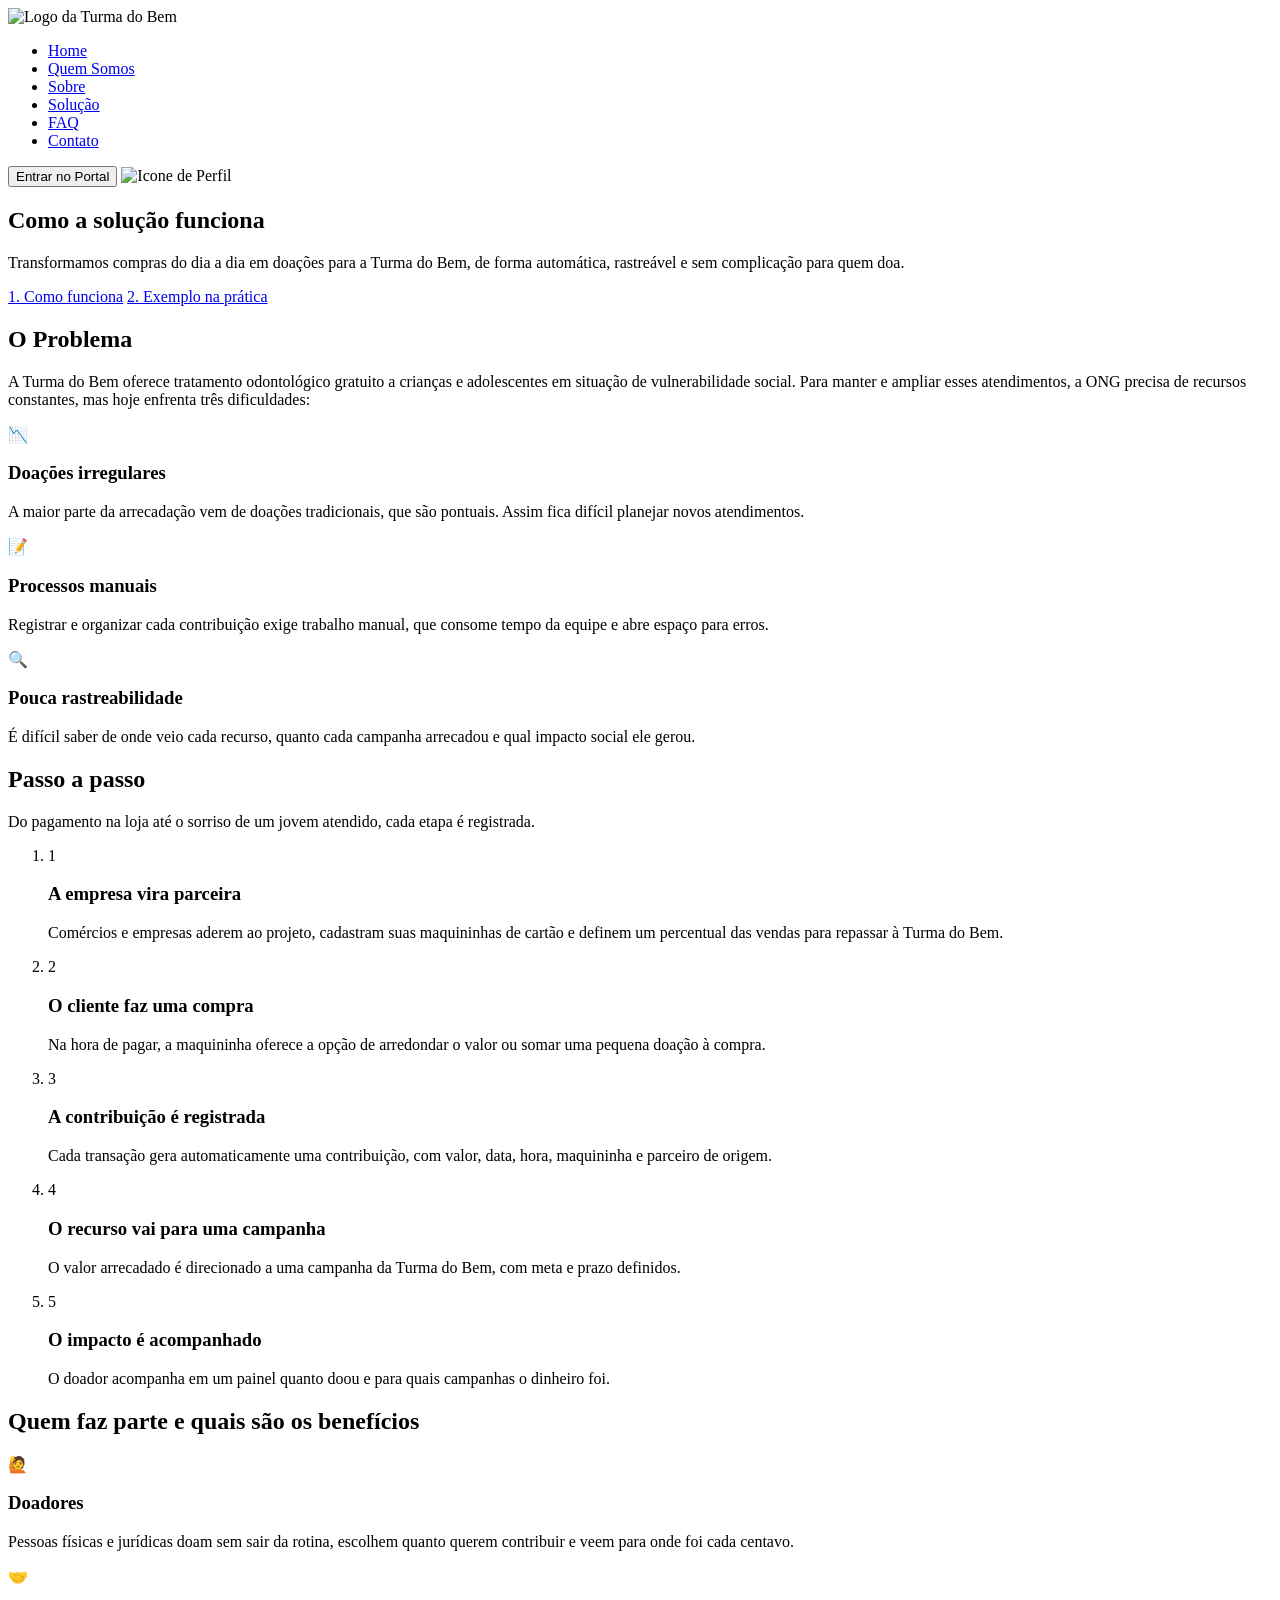
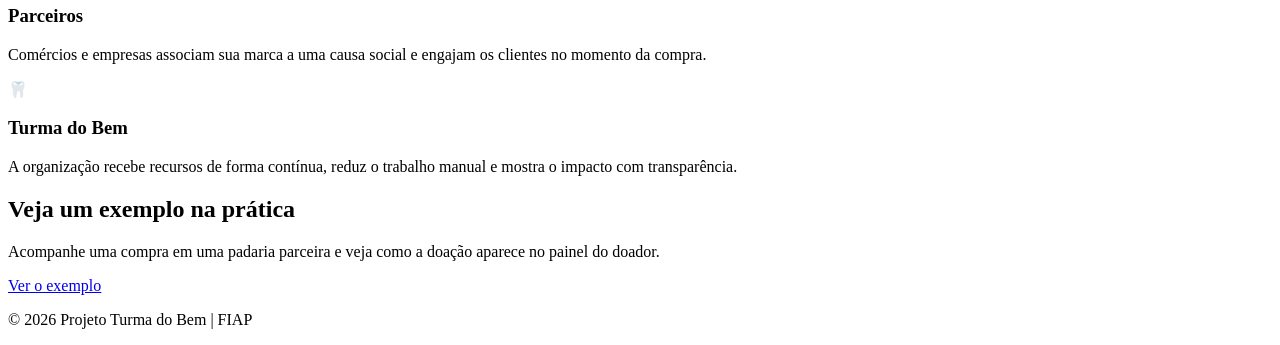
==== comoFunciona.html @ c2188bb8 "pagina de html e a pagina de css que não subiram junto com simulacao.html" ====
<!doctype html>
<html lang="pt-BR">
  <head>
    <meta charset="UTF-8" />
    <meta name="viewport" content="width=device-width, initial-scale=1.0" />
    <link rel="stylesheet" href="./css/style.css" />
    <link rel="stylesheet" href="./css/solucao.css" />
    <link rel="preconnect" href="https://fonts.googleapis.com" />
    <link rel="preconnect" href="https://fonts.gstatic.com" crossorigin />
    <link
      href="https://fonts.googleapis.com/css2?family=Nunito:wght@400;600;700;800&family=Caveat:wght@500&display=swap"
      rel="stylesheet"
    />
    <title>Como Funciona</title>
  </head>

  <body>
    <header>
      <img src="./Img/logo.png" alt="Logo da Turma do Bem" class="logo" />

      <nav class="menu-centro">
        <ul>
          <li><a href="./index.html">Home</a></li>
          <li><a href="./quemSomos.html">Quem Somos</a></li>
          <li><a href="./sobre.html">Sobre</a></li>
          <li><a href="./comoFunciona.html" class="ativo">Solução</a></li>
          <li><a href="./faq.html">FAQ</a></li>
          <li><a href="./contato.html">Contato</a></li>
        </ul>
      </nav>
      <div class="botoes-direita">
        <button>Entrar no Portal</button>
        <img src="./Img/iconePerfil.png" alt="Icone de Perfil" class="icon" />
      </div>
    </header>

    <main>
      <section class="solucao-topo">
        <h1>Como a solução funciona</h1>
        <p>
          Transformamos compras do dia a dia em doações para a Turma do Bem, de
          forma automática, rastreável e sem complicação para quem doa.
        </p>
      </section>

      <nav class="etapas-nav">
        <a href="./comoFunciona.html" class="ativo">1. Como funciona</a>
        <a href="./simulacao.html">2. Exemplo na prática</a>
      </nav>

      <section class="bloco">
        <h2 class="titulo-secao">O Problema</h2>
        <p class="intro">
          A Turma do Bem oferece tratamento odontológico gratuito a crianças e
          adolescentes em situação de vulnerabilidade social. Para manter e
          ampliar esses atendimentos, a ONG precisa de recursos constantes, mas
          hoje enfrenta três dificuldades:
        </p>

        <div class="grade-3">
          <div class="card-solucao">
            <span class="icone">📉</span>
            <h3>Doações irregulares</h3>
            <p>
              A maior parte da arrecadação vem de doações tradicionais, que são
              pontuais. Assim fica difícil planejar novos atendimentos.
            </p>
          </div>

          <div class="card-solucao">
            <span class="icone">📝</span>
            <h3>Processos manuais</h3>
            <p>
              Registrar e organizar cada contribuição exige trabalho manual, que
              consome tempo da equipe e abre espaço para erros.
            </p>
          </div>

          <div class="card-solucao">
            <span class="icone">🔍</span>
            <h3>Pouca rastreabilidade</h3>
            <p>
              É difícil saber de onde veio cada recurso, quanto cada campanha
              arrecadou e qual impacto social ele gerou.
            </p>
          </div>
        </div>
      </section>

      <section class="bloco bloco-branco">
        <h2 class="titulo-secao">Passo a passo</h2>
        <p class="intro">
          Do pagamento na loja até o sorriso de um jovem atendido, cada etapa é
          registrada.
        </p>

        <ol class="passos">
          <li class="passo">
            <span class="passo-numero">1</span>
            <h3>A empresa vira parceira</h3>
            <p>
              Comércios e empresas aderem ao projeto, cadastram suas maquininhas
              de cartão e definem um percentual das vendas para repassar à Turma
              do Bem.
            </p>
          </li>

          <li class="passo">
            <span class="passo-numero">2</span>
            <h3>O cliente faz uma compra</h3>
            <p>
              Na hora de pagar, a maquininha oferece a opção de arredondar o
              valor ou somar uma pequena doação à compra.
            </p>
          </li>

          <li class="passo">
            <span class="passo-numero">3</span>
            <h3>A contribuição é registrada</h3>
            <p>
              Cada transação gera automaticamente uma contribuição, com valor,
              data, hora, maquininha e parceiro de origem.
            </p>
          </li>

          <li class="passo">
            <span class="passo-numero">4</span>
            <h3>O recurso vai para uma campanha</h3>
            <p>
              O valor arrecadado é direcionado a uma campanha da Turma do Bem,
              com meta e prazo definidos.
            </p>
          </li>

          <li class="passo">
            <span class="passo-numero">5</span>
            <h3>O impacto é acompanhado</h3>
            <p>
              O doador acompanha em um painel quanto doou e para quais campanhas
              o dinheiro foi.
            </p>
          </li>
        </ol>
      </section>

      <section class="bloco">
        <h2 class="titulo-secao">Quem faz parte e quais são os benefícios</h2>

        <div class="grade-3">
          <div class="card-solucao">
            <span class="icone">🙋</span>
            <h3>Doadores</h3>
            <p>
              Pessoas físicas e jurídicas doam sem sair da rotina, escolhem
              quanto querem contribuir e veem para onde foi cada centavo.
            </p>
          </div>

          <div class="card-solucao">
            <span class="icone">🤝</span>
            <h3>Parceiros</h3>
            <p>
              Comércios e empresas associam sua marca a uma causa social e
              engajam os clientes no momento da compra.
            </p>
          </div>

          <div class="card-solucao">
            <span class="icone">🦷</span>
            <h3>Turma do Bem</h3>
            <p>
              A organização recebe recursos de forma contínua, reduz o trabalho
              manual e mostra o impacto com transparência.
            </p>
          </div>
        </div>
      </section>

      <section class="faixa-final">
        <h2>Veja um exemplo na prática</h2>
        <p>
          Acompanhe uma compra em uma padaria parceira e veja como a doação
          aparece no painel do doador.
        </p>
        <a href="./simulacao.html" class="botao-faixa">Ver o exemplo</a>
      </section>
    </main>

    <footer>
      <p>© 2026 Projeto Turma do Bem | FIAP</p>
    </footer>
  </body>
</html>
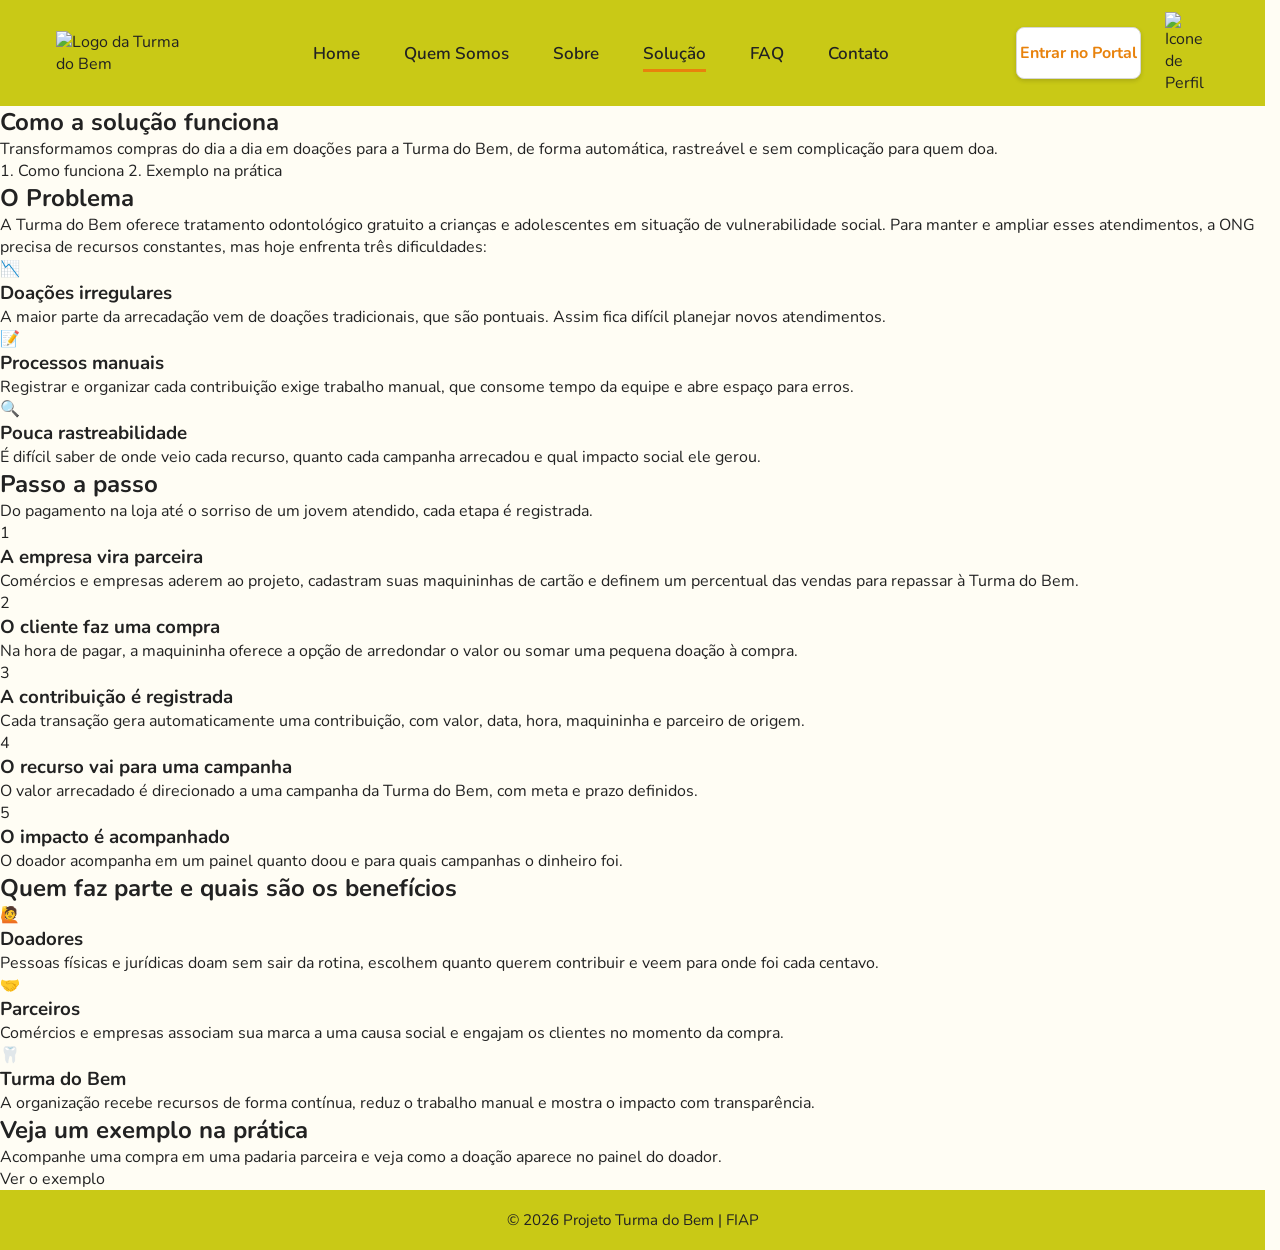
==== commit f5bbbec3: "Ajuste botao login" ====
--- a/comoFunciona.html
+++ b/comoFunciona.html
@@ -29,7 +29,7 @@
         </ul>
       </nav>
       <div class="botoes-direita">
-        <button>Entrar no Portal</button>
+        <a href="login.html"><button>Entrar no Portal</button></a>
         <img src="./Img/iconePerfil.png" alt="Icone de Perfil" class="icon" />
       </div>
     </header>
--- a/css/style.css
+++ b/css/style.css
@@ -0,0 +1,470 @@
+*{
+margin: 0;
+padding: 0;
+box-sizing: border-box;
+}
+
+html {
+  scrollbar-gutter: stable;
+}
+
+:root {
+--verde-turma: #C9C916;
+--laranja: #E8820C;
+--fundo: #FFFDF4;
+--card: #FBEBC8;
+--texto: #222222;
+--texto-secundario: #666666;
+--borda-card: #F5C518;
+}
+
+body {
+  font-family: "Nunito", "Segoe UI", Arial, sans-serif;
+  color: var(--texto);
+  background-color: var(--fundo);
+  min-height: 100vh;
+  display: flex;
+  flex-direction: column;
+}
+
+a {
+  color: inherit;
+  text-decoration: none;
+}
+
+ul {
+  display: inline-flex;
+  list-style: none;
+}
+
+
+header {
+  background-color: var(--verde-turma);
+  display: flex;
+  justify-content: space-between;
+  align-items: center;
+  width: 100%;
+  padding: 12px 56px;
+}
+
+.logo {
+  width: 130px;
+}
+
+.icon {
+  width: 44px;
+}
+
+.menu-centro {
+  display: flex;
+  gap: 15px;
+  color: var(--texto);
+}
+
+header ul {
+  gap: 44px;
+  color: var(--texto);
+  font-size: 17px;
+  font-weight: 600;
+}
+
+.menu-centro a {
+  padding-bottom: 4px;
+  transition: 0.3s;
+}
+
+.menu-centro a:hover {
+  color: var(--laranja);
+}
+
+.menu-centro .ativo {
+  border-bottom: 3px solid var(--laranja);
+}
+
+.botoes-direita{
+  display: flex;
+  align-items: center;
+  gap: 24px;
+}
+
+button {
+  width: 125px;
+  height: 52px;
+  border-radius: 8px;
+  background-color: white;
+  font-family: inherit;
+  font-size: 16px;
+  color: var(--laranja);
+  font-weight: 700;
+  cursor: pointer;
+  border: 1px solid #d6d6d6;
+  box-shadow: 0 2px 4px rgba(0,0,0,0.15);
+}
+
+
+main {
+  flex: 1;
+  display: flex;
+  flex-direction: column;
+}
+
+.container1 {
+  display: flex;
+  justify-content: space-between;
+  align-items: center;
+  gap: 50px;
+  background: linear-gradient(180deg, #ffffff 0%, #fffbe6 100%);
+  overflow: hidden;
+  
+  
+
+
+  
+
+}
+
+.texto{
+  display: flex;
+  flex-direction: column;
+  max-width: 640px;
+  gap: 20px;
+  padding: 60px 0px 60px 88px;
+}
+
+.texto h1 {
+  font-size: 44px;
+  line-height: 1.2;
+  font-weight: 800;
+}
+
+.texto h3 {
+  font-size: 21px;
+  font-weight: 400;
+  line-height: 1.5;
+  color: var(--texto-secundario);
+}
+
+.tdb{
+  width: 45%;
+  height: 340px;
+  object-fit: contain;
+  object-position: right center;
+}
+
+.container2{
+  display: flex;
+  justify-content: center;
+  gap: 36px;
+  padding: 30px 56px 56px;
+}
+
+.cards{
+  flex: 1;
+  max-width: 400px;
+  display: flex;
+  flex-direction: column;
+  background-color: var(--card);
+  border: 3px solid var(--borda-card);
+  border-radius: 12px;
+  overflow: hidden;
+  padding: 0;
+  box-shadow: 0 4px 14px rgba(0, 0, 0, 0.12);
+}
+
+.cards:hover {
+  transform: translateY(-4px);
+  transition: transform 0.3s;
+}
+
+.apresentação{
+  width: 100%;
+  height: 200px;
+  object-fit: cover;
+  background-color: #faf8f4;
+  border-radius: 0;
+  padding: 0;
+}
+
+.container2 h3{
+  font-size: 24px;
+  font-weight: 800;
+  color: #111;
+  padding: 20px 24px 0;
+  margin-bottom: 0;
+}
+
+.container2 p{
+  font-size: 18px;
+  line-height: 1.45;
+  color: #4a4a4a;
+  padding: 8px 24px 0;
+}
+
+.cards::after {
+  content: "";
+  display: block;
+  width: 66px;
+  height: 5px;
+  border-radius: 3px;
+  background-color: var(--laranja);
+  margin: auto 24px 26px;
+  padding-top: 0;
+}
+
+.cards p {
+  margin-bottom: 22px;
+}
+
+footer {
+  background-color: var(--verde-turma);
+  color: var(--texto);
+  text-align: center;
+  padding: 20px;
+  font-size: 14px;
+}
+
+footer p {
+  margin: 0;
+  font-size: 0.95rem;
+}
+
+/* =====================================================
+   RESPONSIVIDADE - colar NO FINAL do style.css
+   Desktop: mantém a estrutura que já existe
+   Tablet: 768px (vale de 768px até 991px)
+   Mobile: telas pequenas (até 767px)
+   ===================================================== */
+
+/* ===== Botão do menu hambúrguer (escondido no desktop) ===== */
+.btn-menu {
+  display: none;
+  flex-direction: column;
+  justify-content: center;
+  align-items: center;
+  gap: 5px;
+  width: 44px;
+  height: 44px;
+  padding: 0;
+  background: transparent;
+  border: none;
+  box-shadow: none;
+  border-radius: 8px;
+}
+
+.btn-menu span {
+  display: block;
+  width: 24px;
+  height: 3px;
+  background-color: var(--texto);
+  border-radius: 2px;
+  transition: transform 0.3s, opacity 0.3s;
+}
+
+/* Vira um "X" quando o menu está aberto */
+.btn-menu.aberto span:nth-child(1) {
+  transform: translateY(8px) rotate(45deg);
+}
+
+.btn-menu.aberto span:nth-child(2) {
+  opacity: 0;
+}
+
+.btn-menu.aberto span:nth-child(3) {
+  transform: translateY(-8px) rotate(-45deg);
+}
+
+/* Foco visível para quem navega pelo teclado */
+a:focus-visible,
+button:focus-visible,
+input:focus-visible {
+  outline: 3px solid var(--laranja);
+  outline-offset: 2px;
+}
+
+/* ===== TABLET (até 991px) ===== */
+@media (max-width: 991px) {
+
+  header {
+    position: relative;
+    padding: 12px 24px;
+  }
+
+  .botoes-direita {
+    gap: 14px;
+  }
+
+  .btn-menu {
+    display: flex;
+  }
+
+  /* O menu vira uma lista que abre embaixo do header */
+  .menu-centro {
+    display: none;
+    position: absolute;
+    top: 100%;
+    left: 0;
+    width: 100%;
+    z-index: 100;
+    padding: 8px 24px 16px;
+    background-color: var(--verde-turma);
+    border-top: 1px solid rgba(0, 0, 0, 0.12);
+    box-shadow: 0 8px 14px rgba(0, 0, 0, 0.15);
+  }
+
+  .menu-centro.aberto {
+    display: flex;
+  }
+
+  header ul {
+    display: flex;
+    flex-direction: column;
+    gap: 4px;
+    width: 100%;
+  }
+
+  .menu-centro a {
+    display: block;
+    padding: 12px 4px;
+  }
+
+  .menu-centro .ativo {
+    border-bottom: none;
+    border-left: 4px solid var(--laranja);
+    padding-left: 12px;
+  }
+
+  /* Hero: texto em cima, imagem embaixo */
+  .container1 {
+    flex-direction: column;
+    gap: 24px;
+  }
+
+  .texto {
+    max-width: 100%;
+    padding: 40px 32px 0;
+  }
+
+  .texto h1 {
+    font-size: 2.25rem;
+  }
+
+  .texto h3 {
+    font-size: 1.1rem;
+  }
+
+  .tdb {
+    width: 80%;
+    height: auto;
+    max-height: 300px;
+    object-position: center;
+    margin-bottom: 24px;
+  }
+
+  /* Cards em 2 colunas */
+  .container2 {
+    flex-wrap: wrap;
+    gap: 24px;
+    padding: 32px 32px 48px;
+  }
+
+  .cards {
+    flex: 1 1 calc(50% - 12px);
+    max-width: 400px;
+  }
+}
+
+/* ===== MOBILE (até 767px) ===== */
+@media (max-width: 767px) {
+
+  header {
+    padding: 10px 16px;
+  }
+
+  .logo {
+    width: 96px;
+  }
+
+  .botoes-direita {
+    gap: 8px;
+  }
+
+  .botoes-direita button:not(.btn-menu) {
+    width: auto;
+    height: 42px;
+    padding: 0 12px;
+    font-size: 14px;
+  }
+
+  .icon {
+    width: 36px;
+  }
+
+  .menu-centro {
+    padding: 8px 16px 16px;
+  }
+
+  .texto {
+    padding: 32px 20px 0;
+    gap: 14px;
+    text-align: center;
+  }
+
+  .texto h1 {
+    font-size: 1.75rem;
+  }
+
+  .texto h3 {
+    font-size: 1rem;
+  }
+
+  .tdb {
+    width: 90%;
+    max-height: 220px;
+  }
+
+  /* Cards em 1 coluna */
+  .container2 {
+    flex-direction: column;
+    align-items: center;
+    padding: 24px 16px 40px;
+  }
+
+  .cards {
+    flex: none;
+    width: 100%;
+    max-width: 480px;
+  }
+
+  .apresentação {
+    height: 180px;
+  }
+
+  .container2 h3 {
+    font-size: 22px;
+  }
+
+  .container2 p {
+    font-size: 16px;
+  }
+
+  footer {
+    padding: 16px;
+  }
+}
+
+/* Celulares bem pequenos: esconde o ícone de perfil para nada ficar cortado */
+@media (max-width: 400px) {
+  .icon {
+    display: none;
+  }
+}
+
+/* Respeita quem prefere menos animação */
+@media (prefers-reduced-motion: reduce) {
+  * {
+    transition: none !important;
+  }
+}
+
+
+
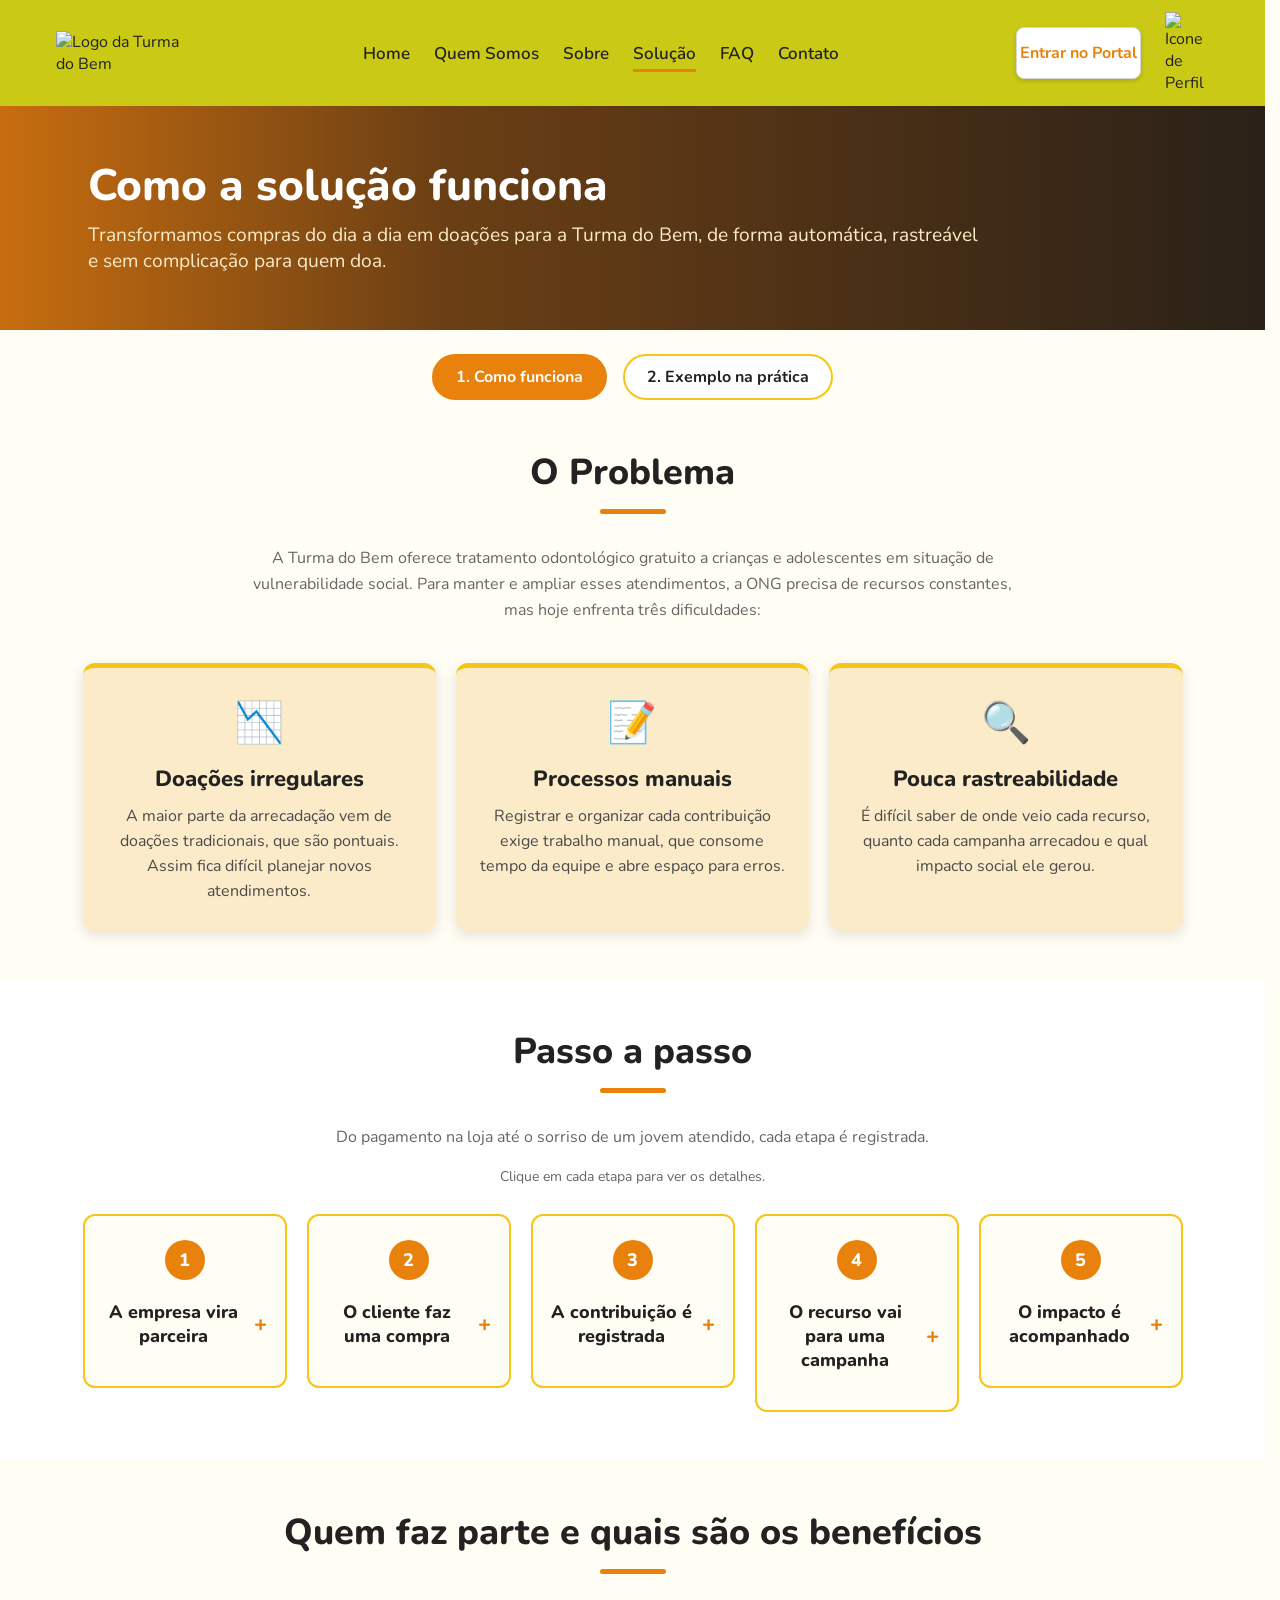
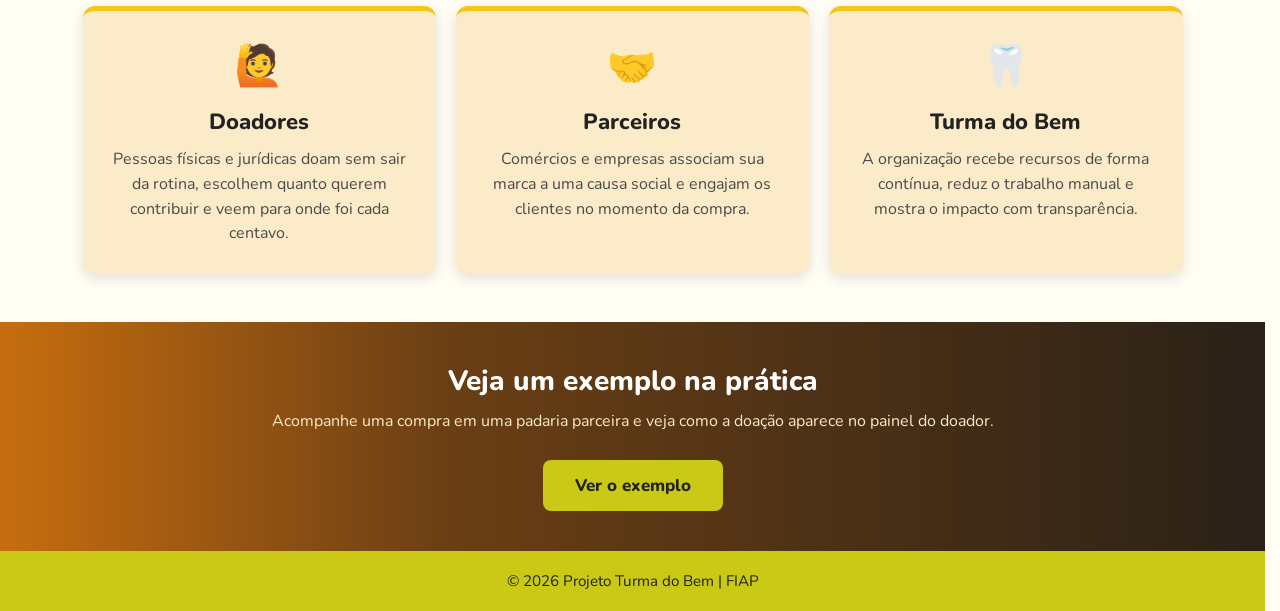
==== commit 193e451e: "acordeao no passo a passo e simulador de doacao com javascript e ligeiras modiicacoes em outra pagin" ====
--- a/comoFunciona.html
+++ b/comoFunciona.html
@@ -59,7 +59,7 @@
 
         <div class="grade-3">
           <div class="card-solucao">
-            <span class="icone">📉</span>
+            <span class="icone" aria-hidden="true">📉</span>
             <h3>Doações irregulares</h3>
             <p>
               A maior parte da arrecadação vem de doações tradicionais, que são
@@ -68,7 +68,7 @@
           </div>
 
           <div class="card-solucao">
-            <span class="icone">📝</span>
+            <span class="icone" aria-hidden="true">📝</span>
             <h3>Processos manuais</h3>
             <p>
               Registrar e organizar cada contribuição exige trabalho manual, que
@@ -77,7 +77,7 @@
           </div>
 
           <div class="card-solucao">
-            <span class="icone">🔍</span>
+            <span class="icone" aria-hidden="true">🔍</span>
             <h3>Pouca rastreabilidade</h3>
             <p>
               É difícil saber de onde veio cada recurso, quanto cada campanha
@@ -93,49 +93,100 @@
           Do pagamento na loja até o sorriso de um jovem atendido, cada etapa é
           registrada.
         </p>
+        <p class="dica-passos">Clique em cada etapa para ver os detalhes.</p>
 
         <ol class="passos">
-          <li class="passo">
+          <li class="passo" id="passo-1">
             <span class="passo-numero">1</span>
-            <h3>A empresa vira parceira</h3>
-            <p>
+            <h3>
+              <button
+                type="button"
+                class="passo-botao"
+                id="botao-passo-1"
+                aria-expanded="false"
+                aria-controls="texto-passo-1"
+              >
+                A empresa vira parceira
+              </button>
+            </h3>
+            <p id="texto-passo-1" class="escondido">
               Comércios e empresas aderem ao projeto, cadastram suas maquininhas
               de cartão e definem um percentual das vendas para repassar à Turma
               do Bem.
             </p>
           </li>
 
-          <li class="passo">
+          <li class="passo" id="passo-2">
             <span class="passo-numero">2</span>
-            <h3>O cliente faz uma compra</h3>
-            <p>
+            <h3>
+              <button
+                type="button"
+                class="passo-botao"
+                id="botao-passo-2"
+                aria-expanded="false"
+                aria-controls="texto-passo-2"
+              >
+                O cliente faz uma compra
+              </button>
+            </h3>
+            <p id="texto-passo-2" class="escondido">
               Na hora de pagar, a maquininha oferece a opção de arredondar o
               valor ou somar uma pequena doação à compra.
             </p>
           </li>
 
-          <li class="passo">
+          <li class="passo" id="passo-3">
             <span class="passo-numero">3</span>
-            <h3>A contribuição é registrada</h3>
-            <p>
+            <h3>
+              <button
+                type="button"
+                class="passo-botao"
+                id="botao-passo-3"
+                aria-expanded="false"
+                aria-controls="texto-passo-3"
+              >
+                A contribuição é registrada
+              </button>
+            </h3>
+            <p id="texto-passo-3" class="escondido">
               Cada transação gera automaticamente uma contribuição, com valor,
               data, hora, maquininha e parceiro de origem.
             </p>
           </li>
 
-          <li class="passo">
+          <li class="passo" id="passo-4">
             <span class="passo-numero">4</span>
-            <h3>O recurso vai para uma campanha</h3>
-            <p>
+            <h3>
+              <button
+                type="button"
+                class="passo-botao"
+                id="botao-passo-4"
+                aria-expanded="false"
+                aria-controls="texto-passo-4"
+              >
+                O recurso vai para uma campanha
+              </button>
+            </h3>
+            <p id="texto-passo-4" class="escondido">
               O valor arrecadado é direcionado a uma campanha da Turma do Bem,
               com meta e prazo definidos.
             </p>
           </li>
 
-          <li class="passo">
+          <li class="passo" id="passo-5">
             <span class="passo-numero">5</span>
-            <h3>O impacto é acompanhado</h3>
-            <p>
+            <h3>
+              <button
+                type="button"
+                class="passo-botao"
+                id="botao-passo-5"
+                aria-expanded="false"
+                aria-controls="texto-passo-5"
+              >
+                O impacto é acompanhado
+              </button>
+            </h3>
+            <p id="texto-passo-5" class="escondido">
               O doador acompanha em um painel quanto doou e para quais campanhas
               o dinheiro foi.
             </p>
@@ -148,7 +199,7 @@
 
         <div class="grade-3">
           <div class="card-solucao">
-            <span class="icone">🙋</span>
+            <span class="icone" aria-hidden="true">🙋</span>
             <h3>Doadores</h3>
             <p>
               Pessoas físicas e jurídicas doam sem sair da rotina, escolhem
@@ -157,7 +208,7 @@
           </div>
 
           <div class="card-solucao">
-            <span class="icone">🤝</span>
+            <span class="icone" aria-hidden="true">🤝</span>
             <h3>Parceiros</h3>
             <p>
               Comércios e empresas associam sua marca a uma causa social e
@@ -166,7 +217,7 @@
           </div>
 
           <div class="card-solucao">
-            <span class="icone">🦷</span>
+            <span class="icone" aria-hidden="true">🦷</span>
             <h3>Turma do Bem</h3>
             <p>
               A organização recebe recursos de forma contínua, reduz o trabalho
@@ -189,5 +240,7 @@
     <footer>
       <p>© 2026 Projeto Turma do Bem | FIAP</p>
     </footer>
+    <script src="./js/script.js"></script>
+    <script src="./js/comoFunciona.js"></script>
   </body>
 </html>
--- a/css/solucao.css
+++ b/css/solucao.css
@@ -0,0 +1,545 @@
+* {
+    box-sizing: border-box;
+    margin: 0;
+    padding: 0;
+}
+
+:root {
+  --verde-turma: #C9C916;
+  --laranja: #E8820C;
+  --fundo: #FFFDF4;
+  --card: #FBEBC8;
+  --texto: #222222;
+  --texto-secundario: #666666;
+  --borda-card: #F5C518;
+}
+  
+/* Topo */
+.solucao-topo {
+  background: linear-gradient(90deg, #C76D0F 0%, #6b3f14 35%, #2a2118 100%);
+  padding: 36px 20px;
+}
+  
+.solucao-topo h1 {
+  color: #fff;
+  font-size: 32px;
+  font-weight: 800;
+  line-height: 1.1;
+}
+  
+.solucao-topo p {
+  max-width: 900px;
+  margin-top: 12px;
+  font-size: 16px;
+  color: #FBEBC8;
+}
+  
+/* Links entre as duas páginas da solução */
+.etapas-nav {
+  display: flex;
+  justify-content: center;
+  flex-wrap: wrap;
+  gap: 16px;
+  padding-top: 24px;
+}
+  
+.etapas-nav a {
+  padding: 10px 22px;
+  border: 2px solid #F5C518;
+  border-radius: 30px;
+  background-color: #fff;
+  font-weight: 700;
+  text-decoration: none;
+  color: var(--texto);
+}
+  
+.etapas-nav a:hover {
+  border-color: #E8820C;
+}
+  
+.etapas-nav .ativo {
+  background-color: #E8820C;
+  border-color: #E8820C;
+  color: #fff;
+}
+  
+.aviso {
+  margin-top: 16px;
+  text-align: center;
+  font-size: 15px;
+  color: #666666;
+  padding: 0 16px;
+}
+  
+/*  Blocos e títulos */
+.bloco {
+  padding: 36px 20px;
+}
+  
+.bloco-branco {
+  background-color: #fff;
+}
+  
+.titulo-secao {
+  text-align: center;
+  font-size: 28px;
+  font-weight: 800;
+}
+  
+/* risquinho  */
+.titulo-secao::after {
+  content: "";
+  display: block;
+  width: 66px;
+  height: 5px;
+  margin: 12px auto 32px;
+  border-radius: 3px;
+  background-color: #E8820C;
+}
+  
+.intro {
+  max-width: 800px;
+  margin: 0 auto 40px;
+  text-align: center;
+  font-size: 16px;
+  line-height: 1.6;
+  color: #666666;
+  padding: 0 10px;
+}
+  
+/*  Cards (como-funciona.html) */
+.grade-3 {
+  display: flex;
+  flex-direction: column;
+  gap: 20px;
+}
+  
+.card-solucao {
+  width: 100%;
+  padding: 28px 24px;
+  text-align: center;
+  background-color: #FBEBC8;
+  border-top: 5px solid #F5C518;
+  border-radius: 12px;
+  box-shadow: 0 4px 14px rgba(0, 0, 0, 0.12);
+}
+  
+/* ícone */
+.icone {
+  font-size: 40px;
+}
+  
+.card-solucao h3 {
+  margin: 14px 0 10px;
+  font-size: 22px;
+  font-weight: 800;
+}
+  
+.card-solucao p {
+  line-height: 1.55;
+  color: #4a4a4a;
+}
+  
+/*  Passo a passo */
+.passos {
+  display: flex;
+  flex-direction: column;
+  gap: 20px;
+  list-style: none;
+}
+  
+.passo {
+  width: 100%;
+  padding: 24px 18px;
+  text-align: center;
+  background-color: #FFFDF4;
+  border: 2px solid #F5C518;
+  border-radius: 12px;
+}
+  
+.passo-numero {
+  display: inline-block;
+  width: 40px;
+  height: 40px;
+  line-height: 40px;
+  border-radius: 50%;
+  background-color: #E8820C;
+  color: #fff;
+  font-size: 18px;
+  font-weight: 800;
+}
+  
+.passo h3 {
+  margin: 14px 0 8px;
+  font-size: 18px;
+  font-weight: 800;
+}
+  
+.passo p {
+  font-size: 15px;
+  line-height: 1.5;
+  color: #4a4a4a;
+}
+  
+/* Faixa final */
+.faixa-final {
+  padding: 40px 20px;
+  text-align: center;
+  background: linear-gradient(90deg, #C76D0F 0%, #6b3f14 35%, #2a2118 100%);
+  color: #fff;
+}
+
+.faixa-final h2 {
+  font-size: 28px;
+  font-weight: 800;
+}
+
+.faixa-final p {
+  margin: 10px 0 28px;
+  font-size: 16px;
+  color: #FBEBC8;
+}
+
+.botao-faixa {
+  display: inline-block;
+  padding: 14px 32px;
+  border-radius: 8px;
+  background-color: #C9C916;
+  color: #222222;
+  font-size: 17px;
+  font-weight: 800;
+  text-decoration: none;
+}
+
+.botao-faixa:hover {
+  background-color: #fff;
+}
+
+/* valor em destaque dentro de cada passo (simulacao.html) */
+.passo .valor-destaque {
+  margin-bottom: 8px;
+  font-size: 26px;
+  font-weight: 800;
+  color: #E8820C;
+}
+  
+/* caixa do painel do doador */
+.painel {
+  padding: 20px;
+  background-color: #FFFDF4;
+  border: 2px solid #F5C518;
+  border-radius: 14px;
+}
+  
+.painel-ola {
+  margin-bottom: 24px;
+  font-size: 22px;
+  font-weight: 800;
+}
+  
+.painel-subtitulo {
+  margin: 32px 0 14px;
+  font-size: 18px;
+  font-weight: 800;
+}
+  
+/* lista das últimas contribuições */
+.contribuicoes {
+  display: flex;
+  flex-direction: column;
+  gap: 10px;
+  list-style: none;
+}
+  
+.contribuicoes li {
+  display: flex;
+  flex-direction: column;
+  gap: 6px;
+  padding: 14px 18px;
+  background-color: #fff;
+  border-left: 5px solid #E8820C;
+  border-radius: 8px;
+}
+  
+.contribuicoes strong {
+  color: #E8820C;
+}
+
+/* Simulador de doação (simulacao.html) */
+.simulador {
+  display: flex;
+  flex-direction: column;
+  gap: 12px;
+  max-width: 480px;
+  margin: 0 auto;
+}
+
+.simulador label {
+  font-weight: 700;
+}
+
+.simulador input {
+  padding: 12px 14px;
+  font-size: 16px;
+  font-family: inherit;
+  border: 2px solid #F5C518;
+  border-radius: 8px;
+}
+
+.simulador input:focus {
+  outline: none;
+  border-color: #E8820C;
+}
+
+.simulador button {
+  border: none;
+  cursor: pointer;
+  white-space: nowrap;
+  padding: 12px 24px;
+  width: auto;        
+  height: auto;       
+  flex-shrink: 0;     
+}
+
+.simulador-mensagem {
+  max-width: 480px;
+  margin: 16px auto 0;
+  text-align: center;
+  font-weight: 700;
+}
+
+.simulador-mensagem.sucesso {
+  color: #2e7d32;
+}
+
+.simulador-mensagem.erro {
+  color: #c0392b;
+}
+
+.simulador-resultado {
+  max-width: 480px;
+  margin: 16px auto 0;
+  padding: 18px;
+  line-height: 1.8;
+  background-color: #fff;
+  border-left: 5px solid #E8820C;
+  border-radius: 10px;
+}
+
+.simulador-total {
+  margin-top: 6px;
+  font-size: 18px;
+}
+
+.simulador-total strong {
+  color: #E8820C;
+}
+
+.escondido {
+  display: none;
+}
+
+/* Acordeão do Passo a passo */
+.dica-passos {
+  margin: -24px auto 28px;
+  text-align: center;
+  font-size: 14px;
+  color: #666666;
+}
+
+.passos .passo-botao {
+  display: flex;
+  justify-content: center;
+  align-items: center;
+  gap: 10px;
+  width: 100%;
+  max-width: none;
+  min-width: 0;
+  height: auto;
+  margin: 6px 0 0;
+  padding: 6px 0;
+  background: none;
+  background-color: transparent;
+  border: none;
+  border-radius: 0;
+  box-shadow: none;
+  font-family: inherit;
+  font-size: 18px;
+  font-weight: 800;
+  color: #222222;
+  cursor: pointer;
+}
+
+/* sinal de + quando fechado */
+.passo-botao::after {
+  content: "+";
+  font-size: 22px;
+  color: #E8820C;
+}
+
+/* sinal de − quando aberto */
+.passo-botao[aria-expanded="true"]::after {
+  content: "−";
+}
+
+.passos .passo-botao:hover {
+  background: none;
+  box-shadow: none;
+  color: #E8820C;
+}
+
+/* contorno ao navegar pelo teclado (Tab) */
+.passo-botao:focus-visible {
+  outline: 2px solid #E8820C;
+  outline-offset: 4px;
+  border-radius: 6px;
+}
+
+/* passo aberto ganha destaque */
+.passo-aberto {
+  border-color: #E8820C;
+  background-color: #fff;
+}
+
+.passo p {
+  margin-top: 8px;
+}
+
+/* Media queries */
+@media (min-width: 768px) {
+  .solucao-topo {
+    padding: 48px 40px;
+  }
+  
+  .bloco {
+    padding: 48px 40px;
+  }
+
+  .painel {
+    padding: 32px;
+  }
+
+  .passos {
+    display: grid;
+    grid-template-columns: repeat(2, 1fr);
+  }
+
+  .grade-3 {
+    display: grid;
+    grid-template-columns: repeat(3, 1fr);
+  }
+
+  .contribuicoes li {
+    flex-direction: row;
+    justify-content: space-between;
+    align-items: center;
+  }
+
+  .simulador {
+    flex-direction: row;
+    align-items: center;
+    flex-wrap: wrap;
+  }
+
+  .simulador input {
+    flex: 1;
+  }
+
+  .simulador label {
+    width: 100%;
+  }
+}
+
+@media (min-width: 992px) {
+  header ul {
+    gap: 24px;
+  }
+ 
+  header ul a {
+    white-space: nowrap;
+  }
+ 
+  .solucao-topo {
+    padding: 56px 88px;
+  }
+
+  .solucao-topo h1 {
+    font-size: 2.75rem;
+  }
+ 
+  .solucao-topo p {
+    font-size: 1.2rem;
+  }
+ 
+  /* conteúdo com largura máxima e centralizado */
+  .passos {
+    display: flex;
+    flex-direction: row;
+  }
+
+  .grade-3,
+  .passos,
+  .painel {
+    max-width: 68.75rem;          /* 1100px */
+    margin-left: auto;
+    margin-right: auto;
+  }
+ 
+  .titulo-secao {
+    font-size: 2.25rem;
+  }
+ 
+  .passo h3 {
+    font-size: 1.05rem;
+  }
+}
+
+.passos {
+  align-items: flex-start;
+}
+ 
+/* Telas grandes >= 1300px */
+@media (min-width: 1300px) {
+  header ul {
+    gap: 44px;
+  }
+ 
+  .solucao-topo {
+    padding: 72px 120px;
+  }
+ 
+  .solucao-topo h1 {
+    font-size: 3.125rem;
+  }
+ 
+  .bloco {
+    padding: 72px 56px;
+  }
+ 
+  .grade-3,
+  .passos,
+  .painel {
+    max-width: 77.5rem;           /* 1240px */
+  }
+ 
+  .grade-3 {
+    gap: 40px;
+  }
+ 
+  .titulo-secao {
+    font-size: 2.5rem;
+  }
+ 
+  .intro {
+    max-width: 56.25rem;
+    font-size: 1.25rem;
+  }
+ 
+  .passo {
+    padding: 28px 22px;
+  }
+ 
+  .passo p {
+    font-size: 1rem;
+  }
+}
